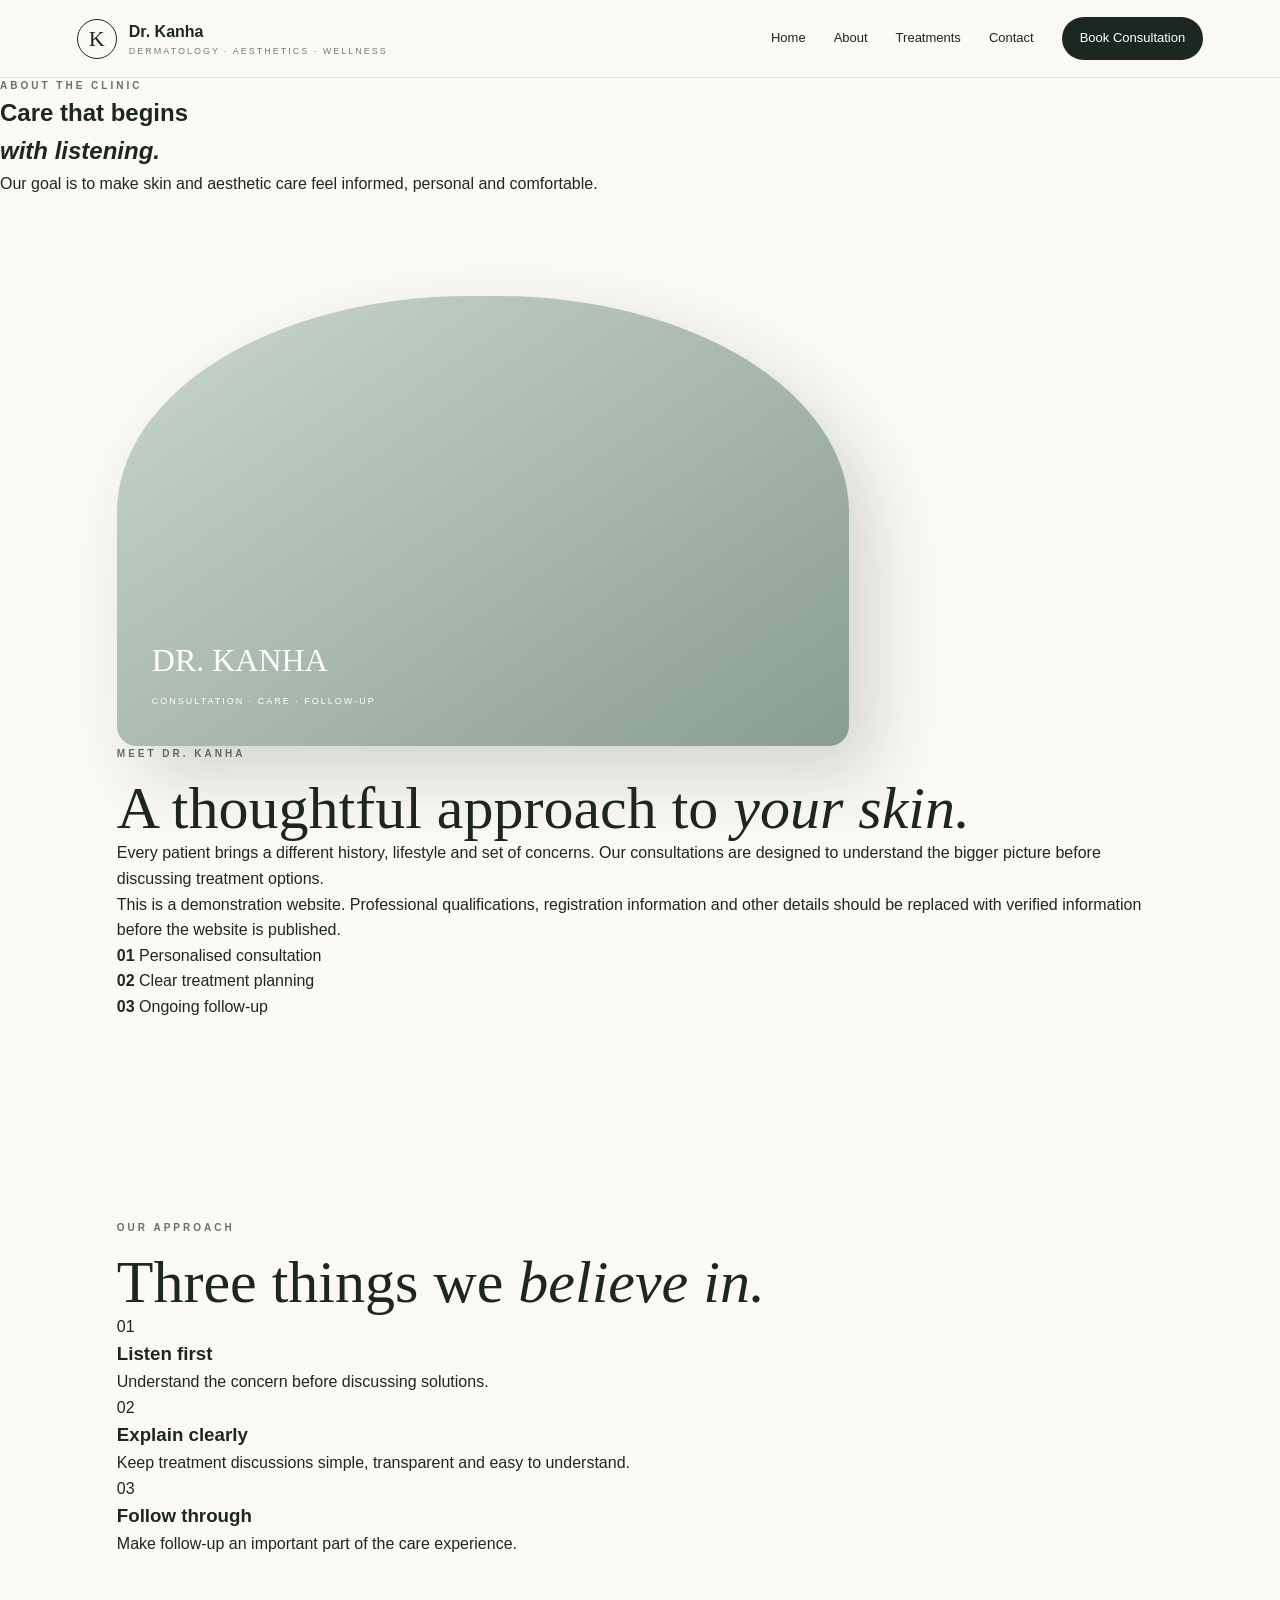
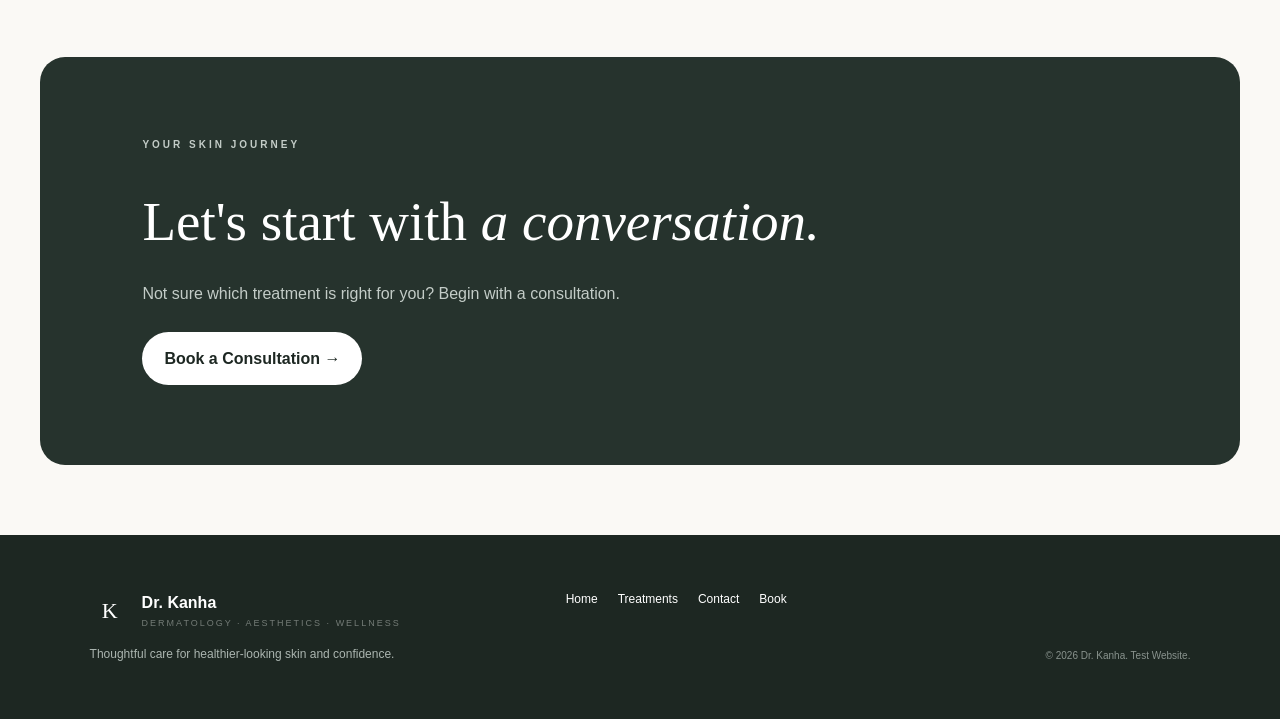
==== about.html @ 5aae94fd "Create About page" ====
<!DOCTYPE html>
<html lang="en">

<head>

    <meta charset="UTF-8">

    <meta name="viewport"
          content="width=device-width, initial-scale=1.0">

    <title>About Dr. Kanha | Dermatology & Aesthetic Care</title>

    <meta name="description"
          content="Meet Dr. Kanha and learn about the clinic's approach to personalised dermatology and aesthetic care.">

    <link rel="stylesheet" href="style.css">

</head>


<body>


<!-- NAVIGATION -->

<header class="navbar">

    <a href="index.html" class="logo">

        <span class="logo-circle">
            K
        </span>

        <span>

            <strong>
                Dr. Kanha
            </strong>

            <small>
                Dermatology · Aesthetics · Wellness
            </small>

        </span>

    </a>


    <nav class="navigation">

        <a href="index.html">
            Home
        </a>

        <a href="about.html">
            About
        </a>

        <a href="treatments.html">
            Treatments
        </a>

        <a href="contact.html">
            Contact
        </a>

        <a href="booking.html"
           class="nav-button">

            Book Consultation

        </a>

    </nav>

</header>



<!-- PAGE HERO -->

<section class="page-hero">

    <p class="eyebrow">
        ABOUT THE CLINIC
    </p>


    <h1>

        Care that begins
        <br>

        <em>with listening.</em>

    </h1>


    <p>

        Our goal is to make skin and aesthetic
        care feel informed, personal and comfortable.

    </p>

</section>



<!-- DOCTOR SECTION -->

<section class="section about-grid">


    <div class="doctor-visual">

        <div class="doctor-placeholder">

            <div class="doctor-placeholder-text">

                <span>
                    DR. KANHA
                </span>

                <small>
                    CONSULTATION · CARE · FOLLOW-UP
                </small>

            </div>

        </div>

    </div>



    <div>

        <p class="eyebrow">
            MEET DR. KANHA
        </p>


        <h2>

            A thoughtful approach
            to <em>your skin.</em>

        </h2>


        <p>

            Every patient brings a different history,
            lifestyle and set of concerns.

            Our consultations are designed to understand
            the bigger picture before discussing
            treatment options.

        </p>


        <p>

            This is a demonstration website.

            Professional qualifications,
            registration information and other
            details should be replaced with
            verified information before the website
            is published.

        </p>


        <div class="doctor-stats">

            <div>

                <strong>
                    01
                </strong>

                <span>
                    Personalised consultation
                </span>

            </div>


            <div>

                <strong>
                    02
                </strong>

                <span>
                    Clear treatment planning
                </span>

            </div>


            <div>

                <strong>
                    03
                </strong>

                <span>
                    Ongoing follow-up
                </span>

            </div>

        </div>

    </div>

</section>



<!-- VALUES -->

<section class="section">

    <p class="eyebrow">
        OUR APPROACH
    </p>


    <h2>

        Three things we
        <em>believe in.</em>

    </h2>


    <div class="values-grid">


        <article>

            <span>
                01
            </span>

            <h3>
                Listen first
            </h3>

            <p>

                Understand the concern before
                discussing solutions.

            </p>

        </article>



        <article>

            <span>
                02
            </span>

            <h3>
                Explain clearly
            </h3>

            <p>

                Keep treatment discussions simple,
                transparent and easy to understand.

            </p>

        </article>



        <article>

            <span>
                03
            </span>

            <h3>
                Follow through
            </h3>

            <p>

                Make follow-up an important part
                of the care experience.

            </p>

        </article>


    </div>

</section>



<!-- CALL TO ACTION -->

<section class="dark-section">

    <p class="eyebrow light">
        YOUR SKIN JOURNEY
    </p>


    <h2>

        Let's start with
        <em>a conversation.</em>

    </h2>


    <p>

        Not sure which treatment is right
        for you? Begin with a consultation.

    </p>


    <a href="booking.html"
       class="light-button">

        Book a Consultation →

    </a>

</section>



<!-- FOOTER -->

<footer>


    <div class="footer-brand">

        <div class="logo">

            <span class="logo-circle">
                K
            </span>

            <span>

                <strong>
                    Dr. Kanha
                </strong>

                <small>
                    Dermatology · Aesthetics · Wellness
                </small>

            </span>

        </div>


        <p>

            Thoughtful care for healthier-looking
            skin and confidence.

        </p>

    </div>



    <div class="footer-links">

        <a href="index.html">
            Home
        </a>

        <a href="treatments.html">
            Treatments
        </a>

        <a href="contact.html">
            Contact
        </a>

        <a href="booking.html">
            Book
        </a>

    </div>


    <p class="copyright">

        © 2026 Dr. Kanha.
        Test Website.

    </p>


</footer>


<script src="script.js"></script>

</body>

</html>
---- style.css ----
* {
    box-sizing: border-box;
    margin: 0;
    padding: 0;
}

html {
    scroll-behavior: smooth;
}

body {
    font-family: Arial, sans-serif;
    background: #faf9f5;
    color: #1d2722;
    line-height: 1.6;
}

a {
    text-decoration: none;
    color: inherit;
}


/* NAVBAR */

.navbar {
    height: 78px;
    padding: 0 6%;
    display: flex;
    align-items: center;
    justify-content: space-between;

    background: rgba(250,249,245,0.95);

    border-bottom: 1px solid #e5e2da;

    position: sticky;
    top: 0;

    z-index: 100;
}


.logo {
    display: flex;
    align-items: center;
    gap: 12px;
}


.logo-circle {
    width: 40px;
    height: 40px;

    border: 1px solid #1d2722;

    border-radius: 50%;

    display: grid;
    place-items: center;

    font-family: Georgia, serif;

    font-size: 22px;
}


.logo strong {
    display: block;
}


.logo small {
    display: block;

    font-size: 9px;

    letter-spacing: 2px;

    color: #747c77;

    text-transform: uppercase;
}


.navigation {
    display: flex;

    align-items: center;

    gap: 28px;

    font-size: 13px;
}


.navigation a {
    transition: 0.25s;
}


.navigation a:hover {
    opacity: 0.55;
}


.nav-button {
    background: #1d2722;

    color: white;

    padding: 11px 18px;

    border-radius: 30px;
}


/* HERO */

.hero {

    min-height: calc(100vh - 78px);

    padding: 7vw 8%;

    display: grid;

    grid-template-columns: 1fr 1fr;

    align-items: center;

    gap: 7vw;

    background:
        linear-gradient(
            120deg,
            #f8f3e9,
            #e7eee8
        );
}


.eyebrow {

    font-size: 10px;

    letter-spacing: 3px;

    font-weight: bold;

    color: #66716b;
}


.hero h1 {

    font-family: Georgia, serif;

    font-weight: normal;

    font-size: clamp(55px, 7vw, 90px);

    line-height: 1;

    margin: 20px 0;
}


.hero h1 em {

    font-weight: normal;

    color: #52675d;
}


.hero-description {

    max-width: 530px;

    color: #69736e;

    font-size: 17px;
}


.hero-buttons {

    margin-top: 35px;

    display: flex;

    align-items: center;

    gap: 25px;
}


.primary-button {

    background: #1d2722;

    color: white;

    padding: 15px 22px;

    border-radius: 40px;

    font-weight: bold;
}


.text-button {

    border-bottom: 1px solid;

    padding-bottom: 3px;

    font-weight: bold;
}


.trust-items {

    margin-top: 55px;

    display: flex;

    gap: 35px;
}


.trust-items strong {

    display: block;

    font-family: Georgia, serif;

    font-size: 23px;
}


.trust-items span {

    font-size: 11px;

    color: #737c77;
}


/* HERO VISUAL */

.hero-visual {

    height: 540px;

    position: relative;

    display: grid;

    place-items: center;
}


.doctor-placeholder {

    width: 70%;

    height: 450px;

    border-radius: 48% 48% 20px 20px;

    background:
        linear-gradient(
            145deg,
            #cad7cc,
            #899d92
        );

    position: relative;

    box-shadow:
        25px 30px 70px
        rgba(40,55,47,0.18);
}


.doctor-placeholder-text {

    position: absolute;

    bottom: 35px;

    left: 35px;

    color: white;
}


.doctor-placeholder-text span {

    display: block;

    font-family: Georgia, serif;

    font-size: 32px;
}


.doctor-placeholder-text small {

    font-size: 9px;

    letter-spacing: 2px;
}


.circle {

    position: absolute;

    border-radius: 50%;
}


.circle-one {

    width: 180px;

    height: 180px;

    background: #e4d5be;

    right: 2%;

    top: 0;
}


.circle-two {

    width: 120px;

    height: 120px;

    background: #c0d0c4;

    bottom: 5%;

    left: 3%;
}


.floating-card {

    position: absolute;

    right: 0;

    bottom: 12%;

    background: white;

    padding: 18px;

    border-radius: 15px;

    max-width: 220px;

    box-shadow:
        0 15px 40px
        rgba(0,0,0,0.08);
}


.floating-card strong,
.floating-card span {

    display: block;
}


.floating-card span {

    font-size: 11px;

    color: #727b76;

    margin-top: 5px;
}


/* GENERAL SECTIONS */

.section {

    max-width: 1200px;

    margin: auto;

    padding: 100px 6%;
}


.intro {

    display: grid;

    grid-template-columns: 1fr 1fr;

    gap: 8vw;

    align-items: end;
}


.intro h2,
.section h2 {

    font-family: Georgia, serif;

    font-weight: normal;

    font-size: clamp(38px,5vw,60px);

    line-height: 1.05;

    margin-top: 15px;
}


.intro p {

    color: #69736e;

    font-size: 17px;
}


/* TREATMENTS */

.section-heading {

    display: flex;

    justify-content: space-between;

    align-items: end;

    margin-bottom: 35px;
}


.carousel-buttons {

    display: flex;

    gap: 8px;
}


.carousel-buttons button,
.testimonial-box button {

    width: 44px;

    height: 44px;

    border-radius: 50%;

    border: 1px solid #d9d7d0;

    background: transparent;

    cursor: pointer;

    font-size: 18px;
}


.treatment-carousel {

    display: flex;

    gap: 18px;

    overflow: hidden;
}


.treatment-card {

    flex: 0 0 31%;

    background: white;

    border: 1px solid #e2dfd8;

    border-radius: 18px;

    padding: 30px;

    min-height: 290px;

    transition: 0.3s;
}


.treatment-card:hover {

    transform: translateY(-7px);

    box-shadow:
        0 15px 35px
        rgba(0,0,0,0.07);
}


.icon {

    width: 48px;

    height: 48px;

    display: grid;

    place-items: center;

    border-radius: 50%;

    background: #f1eee5;

    font-size: 23px;
}


.treatment-card h3 {

    font-family: Georgia, serif;

    font-size: 28px;

    margin: 30px 0 10px;
}


.treatment-card p {

    color: #737c77;

    font-size: 14px;

    margin-bottom: 25px;
}


.treatment-card a {

    font-size: 11px;

    font-weight: bold;

    letter-spacing: 1px;

    text-transform: uppercase;
}


/* DARK CTA */

.dark-section {

    max-width: 1200px;

    margin: auto;

    padding: 80px 8%;

    background: #26332d;

    color: white;

    border-radius: 25px;
}


.dark-section h2 {

    font-family: Georgia, serif;

    font-size: 55px;

    font-weight: normal;

    margin: 15px 0;
}


.dark-section p {

    max-width: 550px;

    color: #c3ccc7;

    margin-bottom: 25px;
}


.light {

    color: #aebbb3;
}


.light-button {

    display: inline-block;

    background: white;

    color: #1d2722;

    padding: 14px 22px;

    border-radius: 30px;

    font-weight: bold;
}


/* TESTIMONIAL */

.testimonial-box {

    border-top: 1px solid #ddd9d0;

    border-bottom: 1px solid #ddd9d0;

    padding: 45px 0;

    margin-top: 30px;

    display: flex;

    align-items: center;

    gap: 25px;
}


.testimonial-box div {

    flex: 1;

    text-align: center;
}


.testimonial-box p {

    font-family: Georgia, serif;

    font-size: 29px;

    max-width: 750px;

    margin: auto;
}


.testimonial-box span {

    display: block;

    margin-top: 10px;

    color: #737c77;

    font-size: 11px;

    text-transform: uppercase;

    letter-spacing: 1px;
}


/* FOOTER */

footer {

    margin-top: 70px;

    padding: 55px 7%;

    background: #1d2722;

    color: white;

    display: grid;

    grid-template-columns: 1.5fr 1fr 1fr;

    gap: 30px;
}


.footer-brand p {

    color: #abb5b0;

    font-size: 12px;

    margin-top: 15px;
}


.footer-links {

    display: flex;

    gap: 20px;

    flex-wrap: wrap;

    align-content: start;
}


.footer-links a {

    font-size: 12px;
}


.copyright {

    font-size: 10px;

    color: #89938e;

    text-align: right;

    align-self: end;
}


/* MOBILE */

@media (max-width: 800px) {

    .navigation {

        gap: 12px;

        font-size: 11px;
    }


    .hero {

        grid-template-columns: 1fr;

        padding: 65px 7%;
    }


    .hero-visual {

        min-height: 400px;
    }


    .intro {

        grid-template-columns: 1fr;
    }


    .treatment-carousel {

        overflow-x: auto;
    }


    .treatment-card {

        flex: 0 0 82%;
    }


    .section-heading {

        align-items: start;

        gap: 20px;
    }


    .dark-section {

        margin: 0 4%;

        padding: 60px 7%;
    }


    .dark-section h2 {

        font-size: 40px;
    }


    footer {

        grid-template-columns: 1fr;
    }


    .copyright {

        text-align: left;
    }

}
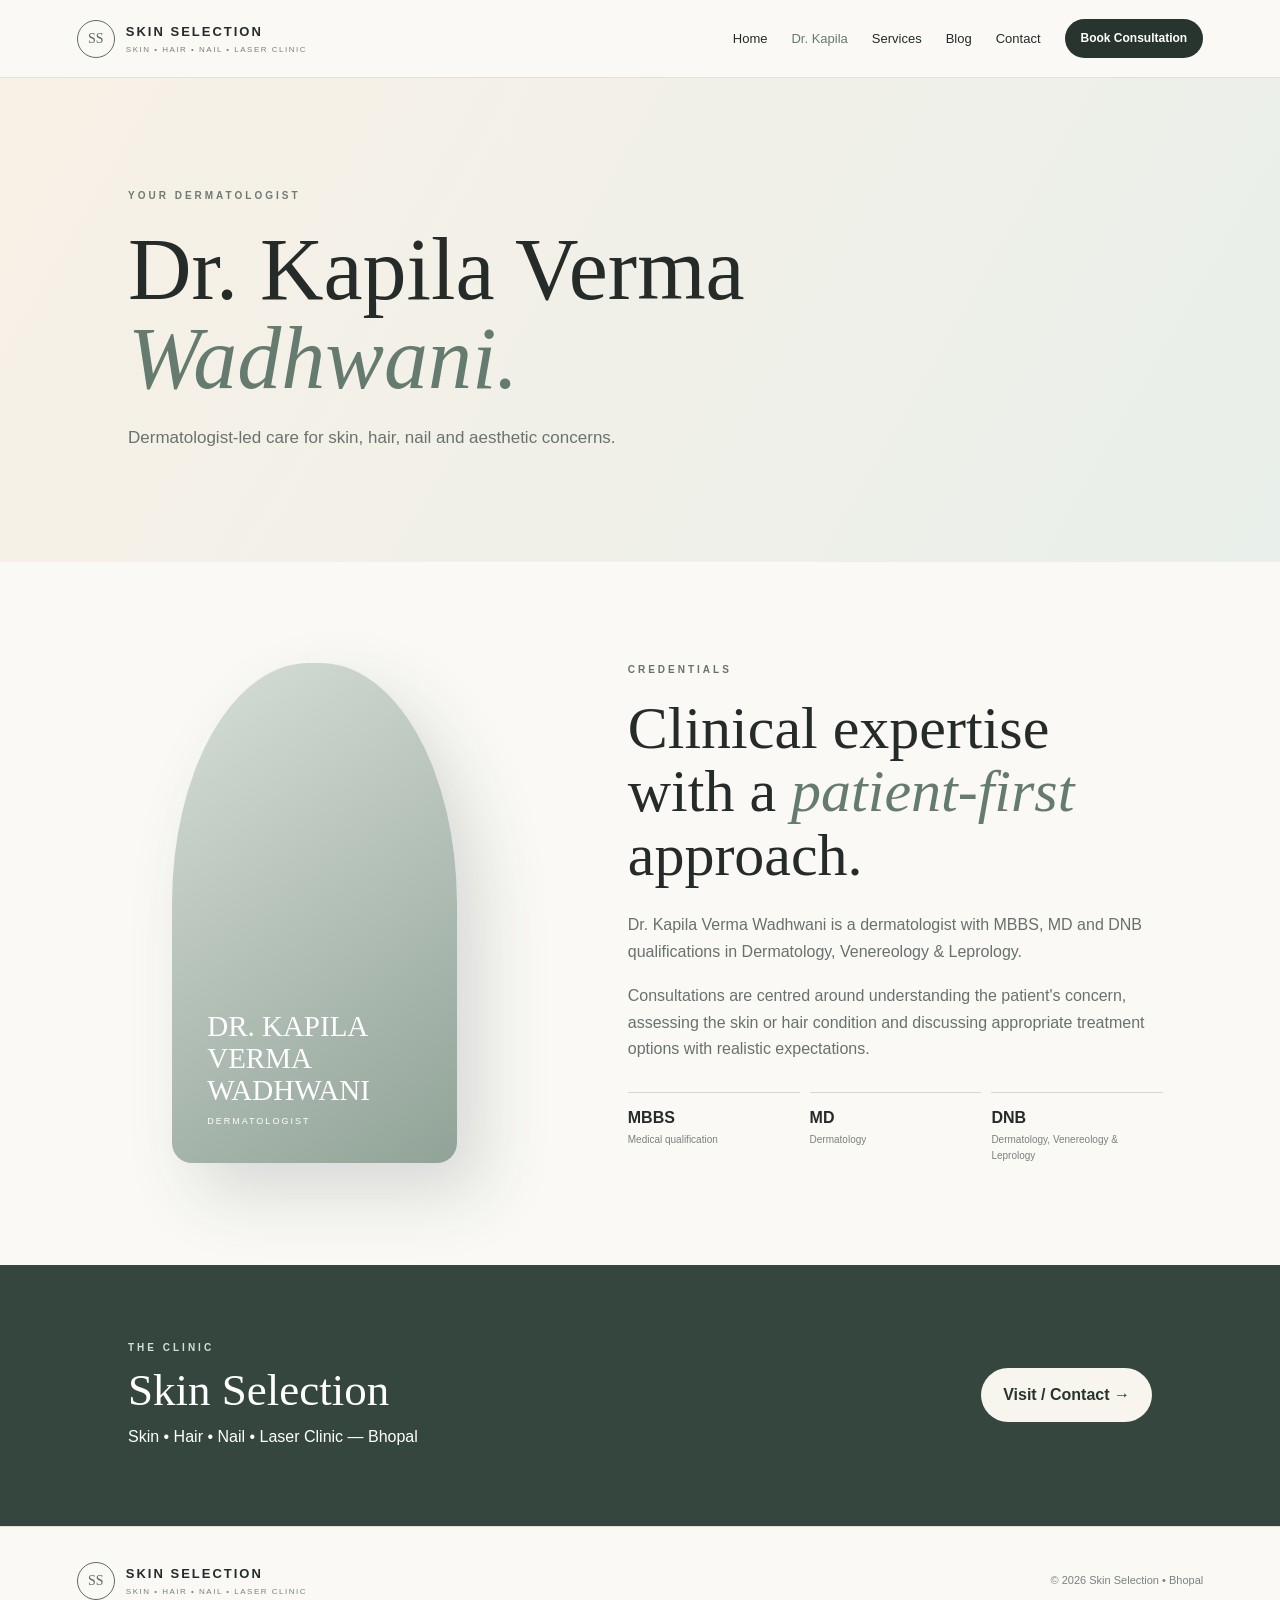
==== commit b9519314: "Add files via upload" ====
--- a/about.html
+++ b/about.html
@@ -1,424 +1,6 @@
-<!DOCTYPE html>
-<html lang="en">
-
-<head>
-
-    <meta charset="UTF-8">
-
-    <meta name="viewport"
-          content="width=device-width, initial-scale=1.0">
-
-    <title>About Dr. Kanha | Dermatology & Aesthetic Care</title>
-
-    <meta name="description"
-          content="Meet Dr. Kanha and learn about the clinic's approach to personalised dermatology and aesthetic care.">
-
-    <link rel="stylesheet" href="style.css">
-
-</head>
-
-
-<body>
-
-
-<!-- NAVIGATION -->
-
-<header class="navbar">
-
-    <a href="index.html" class="logo">
-
-        <span class="logo-circle">
-            K
-        </span>
-
-        <span>
-
-            <strong>
-                Dr. Kanha
-            </strong>
-
-            <small>
-                Dermatology · Aesthetics · Wellness
-            </small>
-
-        </span>
-
-    </a>
-
-
-    <nav class="navigation">
-
-        <a href="index.html">
-            Home
-        </a>
-
-        <a href="about.html">
-            About
-        </a>
-
-        <a href="treatments.html">
-            Treatments
-        </a>
-
-        <a href="contact.html">
-            Contact
-        </a>
-
-        <a href="booking.html"
-           class="nav-button">
-
-            Book Consultation
-
-        </a>
-
-    </nav>
-
-</header>
-
-
-
-<!-- PAGE HERO -->
-
-<section class="page-hero">
-
-    <p class="eyebrow">
-        ABOUT THE CLINIC
-    </p>
-
-
-    <h1>
-
-        Care that begins
-        <br>
-
-        <em>with listening.</em>
-
-    </h1>
-
-
-    <p>
-
-        Our goal is to make skin and aesthetic
-        care feel informed, personal and comfortable.
-
-    </p>
-
-</section>
-
-
-
-<!-- DOCTOR SECTION -->
-
-<section class="section about-grid">
-
-
-    <div class="doctor-visual">
-
-        <div class="doctor-placeholder">
-
-            <div class="doctor-placeholder-text">
-
-                <span>
-                    DR. KANHA
-                </span>
-
-                <small>
-                    CONSULTATION · CARE · FOLLOW-UP
-                </small>
-
-            </div>
-
-        </div>
-
-    </div>
-
-
-
-    <div>
-
-        <p class="eyebrow">
-            MEET DR. KANHA
-        </p>
-
-
-        <h2>
-
-            A thoughtful approach
-            to <em>your skin.</em>
-
-        </h2>
-
-
-        <p>
-
-            Every patient brings a different history,
-            lifestyle and set of concerns.
-
-            Our consultations are designed to understand
-            the bigger picture before discussing
-            treatment options.
-
-        </p>
-
-
-        <p>
-
-            This is a demonstration website.
-
-            Professional qualifications,
-            registration information and other
-            details should be replaced with
-            verified information before the website
-            is published.
-
-        </p>
-
-
-        <div class="doctor-stats">
-
-            <div>
-
-                <strong>
-                    01
-                </strong>
-
-                <span>
-                    Personalised consultation
-                </span>
-
-            </div>
-
-
-            <div>
-
-                <strong>
-                    02
-                </strong>
-
-                <span>
-                    Clear treatment planning
-                </span>
-
-            </div>
-
-
-            <div>
-
-                <strong>
-                    03
-                </strong>
-
-                <span>
-                    Ongoing follow-up
-                </span>
-
-            </div>
-
-        </div>
-
-    </div>
-
-</section>
-
-
-
-<!-- VALUES -->
-
-<section class="section">
-
-    <p class="eyebrow">
-        OUR APPROACH
-    </p>
-
-
-    <h2>
-
-        Three things we
-        <em>believe in.</em>
-
-    </h2>
-
-
-    <div class="values-grid">
-
-
-        <article>
-
-            <span>
-                01
-            </span>
-
-            <h3>
-                Listen first
-            </h3>
-
-            <p>
-
-                Understand the concern before
-                discussing solutions.
-
-            </p>
-
-        </article>
-
-
-
-        <article>
-
-            <span>
-                02
-            </span>
-
-            <h3>
-                Explain clearly
-            </h3>
-
-            <p>
-
-                Keep treatment discussions simple,
-                transparent and easy to understand.
-
-            </p>
-
-        </article>
-
-
-
-        <article>
-
-            <span>
-                03
-            </span>
-
-            <h3>
-                Follow through
-            </h3>
-
-            <p>
-
-                Make follow-up an important part
-                of the care experience.
-
-            </p>
-
-        </article>
-
-
-    </div>
-
-</section>
-
-
-
-<!-- CALL TO ACTION -->
-
-<section class="dark-section">
-
-    <p class="eyebrow light">
-        YOUR SKIN JOURNEY
-    </p>
-
-
-    <h2>
-
-        Let's start with
-        <em>a conversation.</em>
-
-    </h2>
-
-
-    <p>
-
-        Not sure which treatment is right
-        for you? Begin with a consultation.
-
-    </p>
-
-
-    <a href="booking.html"
-       class="light-button">
-
-        Book a Consultation →
-
-    </a>
-
-</section>
-
-
-
-<!-- FOOTER -->
-
-<footer>
-
-
-    <div class="footer-brand">
-
-        <div class="logo">
-
-            <span class="logo-circle">
-                K
-            </span>
-
-            <span>
-
-                <strong>
-                    Dr. Kanha
-                </strong>
-
-                <small>
-                    Dermatology · Aesthetics · Wellness
-                </small>
-
-            </span>
-
-        </div>
-
-
-        <p>
-
-            Thoughtful care for healthier-looking
-            skin and confidence.
-
-        </p>
-
-    </div>
-
-
-
-    <div class="footer-links">
-
-        <a href="index.html">
-            Home
-        </a>
-
-        <a href="treatments.html">
-            Treatments
-        </a>
-
-        <a href="contact.html">
-            Contact
-        </a>
-
-        <a href="booking.html">
-            Book
-        </a>
-
-    </div>
-
-
-    <p class="copyright">
-
-        © 2026 Dr. Kanha.
-        Test Website.
-
-    </p>
-
-
-</footer>
-
-
-<script src="script.js"></script>
-
-</body>
-
-</html>
+<!DOCTYPE html><html lang="en"><head><meta charset="UTF-8"><meta name="viewport" content="width=device-width,initial-scale=1"><title>Dr. Kapila Verma Wadhwani | Skin Selection</title><meta name="description" content="Meet Dr. Kapila Verma Wadhwani, dermatologist at Skin Selection, Bhopal."><link rel="stylesheet" href="style.css"></head><body>
+<header class="nav"><a class="brand" href="index.html"><span class="mark">SS</span><span><b>SKIN SELECTION</b><small>SKIN • HAIR • NAIL • LASER CLINIC</small></span></a><nav><a href="index.html">Home</a><a class="active" href="about.html">Dr. Kapila</a><a href="treatments.html">Services</a><a href="blog.html">Blog</a><a href="contact.html">Contact</a><a class="btn small" href="booking.html">Book Consultation</a></nav><button class="menu">☰</button></header>
+<section class="pagehero"><p class="eyebrow">YOUR DERMATOLOGIST</p><h1>Dr. Kapila Verma<br><i>Wadhwani.</i></h1><p>Dermatologist-led care for skin, hair, nail and aesthetic concerns.</p></section>
+<section class="profile section"><div class="profile-art"><div class="portrait"><span>DR. KAPILA<br>VERMA WADHWANI</span><small>DERMATOLOGIST</small></div></div><div><p class="eyebrow">CREDENTIALS</p><h2>Clinical expertise with a <i>patient-first</i> approach.</h2><p>Dr. Kapila Verma Wadhwani is a dermatologist with MBBS, MD and DNB qualifications in Dermatology, Venereology & Leprology.</p><p>Consultations are centred around understanding the patient's concern, assessing the skin or hair condition and discussing appropriate treatment options with realistic expectations.</p><div class="credential-list"><div><b>MBBS</b><span>Medical qualification</span></div><div><b>MD</b><span>Dermatology</span></div><div><b>DNB</b><span>Dermatology, Venereology & Leprology</span></div></div></div></section>
+<section class="band"><div><p class="eyebrow">THE CLINIC</p><h2>Skin Selection</h2><p>Skin • Hair • Nail • Laser Clinic — Bhopal</p></div><a class="btn light" href="contact.html">Visit / Contact →</a></section>
+<footer><div class="brand"><span class="mark">SS</span><span><b>SKIN SELECTION</b><small>SKIN • HAIR • NAIL • LASER CLINIC</small></span></div><p>© 2026 Skin Selection • Bhopal</p></footer><script src="script.js"></script></body></html>
--- a/style.css
+++ b/style.css
@@ -1,824 +1 @@
-* {
-    box-sizing: border-box;
-    margin: 0;
-    padding: 0;
-}
-
-html {
-    scroll-behavior: smooth;
-}
-
-body {
-    font-family: Arial, sans-serif;
-    background: #faf9f5;
-    color: #1d2722;
-    line-height: 1.6;
-}
-
-a {
-    text-decoration: none;
-    color: inherit;
-}
-
-
-/* NAVBAR */
-
-.navbar {
-    height: 78px;
-    padding: 0 6%;
-    display: flex;
-    align-items: center;
-    justify-content: space-between;
-
-    background: rgba(250,249,245,0.95);
-
-    border-bottom: 1px solid #e5e2da;
-
-    position: sticky;
-    top: 0;
-
-    z-index: 100;
-}
-
-
-.logo {
-    display: flex;
-    align-items: center;
-    gap: 12px;
-}
-
-
-.logo-circle {
-    width: 40px;
-    height: 40px;
-
-    border: 1px solid #1d2722;
-
-    border-radius: 50%;
-
-    display: grid;
-    place-items: center;
-
-    font-family: Georgia, serif;
-
-    font-size: 22px;
-}
-
-
-.logo strong {
-    display: block;
-}
-
-
-.logo small {
-    display: block;
-
-    font-size: 9px;
-
-    letter-spacing: 2px;
-
-    color: #747c77;
-
-    text-transform: uppercase;
-}
-
-
-.navigation {
-    display: flex;
-
-    align-items: center;
-
-    gap: 28px;
-
-    font-size: 13px;
-}
-
-
-.navigation a {
-    transition: 0.25s;
-}
-
-
-.navigation a:hover {
-    opacity: 0.55;
-}
-
-
-.nav-button {
-    background: #1d2722;
-
-    color: white;
-
-    padding: 11px 18px;
-
-    border-radius: 30px;
-}
-
-
-/* HERO */
-
-.hero {
-
-    min-height: calc(100vh - 78px);
-
-    padding: 7vw 8%;
-
-    display: grid;
-
-    grid-template-columns: 1fr 1fr;
-
-    align-items: center;
-
-    gap: 7vw;
-
-    background:
-        linear-gradient(
-            120deg,
-            #f8f3e9,
-            #e7eee8
-        );
-}
-
-
-.eyebrow {
-
-    font-size: 10px;
-
-    letter-spacing: 3px;
-
-    font-weight: bold;
-
-    color: #66716b;
-}
-
-
-.hero h1 {
-
-    font-family: Georgia, serif;
-
-    font-weight: normal;
-
-    font-size: clamp(55px, 7vw, 90px);
-
-    line-height: 1;
-
-    margin: 20px 0;
-}
-
-
-.hero h1 em {
-
-    font-weight: normal;
-
-    color: #52675d;
-}
-
-
-.hero-description {
-
-    max-width: 530px;
-
-    color: #69736e;
-
-    font-size: 17px;
-}
-
-
-.hero-buttons {
-
-    margin-top: 35px;
-
-    display: flex;
-
-    align-items: center;
-
-    gap: 25px;
-}
-
-
-.primary-button {
-
-    background: #1d2722;
-
-    color: white;
-
-    padding: 15px 22px;
-
-    border-radius: 40px;
-
-    font-weight: bold;
-}
-
-
-.text-button {
-
-    border-bottom: 1px solid;
-
-    padding-bottom: 3px;
-
-    font-weight: bold;
-}
-
-
-.trust-items {
-
-    margin-top: 55px;
-
-    display: flex;
-
-    gap: 35px;
-}
-
-
-.trust-items strong {
-
-    display: block;
-
-    font-family: Georgia, serif;
-
-    font-size: 23px;
-}
-
-
-.trust-items span {
-
-    font-size: 11px;
-
-    color: #737c77;
-}
-
-
-/* HERO VISUAL */
-
-.hero-visual {
-
-    height: 540px;
-
-    position: relative;
-
-    display: grid;
-
-    place-items: center;
-}
-
-
-.doctor-placeholder {
-
-    width: 70%;
-
-    height: 450px;
-
-    border-radius: 48% 48% 20px 20px;
-
-    background:
-        linear-gradient(
-            145deg,
-            #cad7cc,
-            #899d92
-        );
-
-    position: relative;
-
-    box-shadow:
-        25px 30px 70px
-        rgba(40,55,47,0.18);
-}
-
-
-.doctor-placeholder-text {
-
-    position: absolute;
-
-    bottom: 35px;
-
-    left: 35px;
-
-    color: white;
-}
-
-
-.doctor-placeholder-text span {
-
-    display: block;
-
-    font-family: Georgia, serif;
-
-    font-size: 32px;
-}
-
-
-.doctor-placeholder-text small {
-
-    font-size: 9px;
-
-    letter-spacing: 2px;
-}
-
-
-.circle {
-
-    position: absolute;
-
-    border-radius: 50%;
-}
-
-
-.circle-one {
-
-    width: 180px;
-
-    height: 180px;
-
-    background: #e4d5be;
-
-    right: 2%;
-
-    top: 0;
-}
-
-
-.circle-two {
-
-    width: 120px;
-
-    height: 120px;
-
-    background: #c0d0c4;
-
-    bottom: 5%;
-
-    left: 3%;
-}
-
-
-.floating-card {
-
-    position: absolute;
-
-    right: 0;
-
-    bottom: 12%;
-
-    background: white;
-
-    padding: 18px;
-
-    border-radius: 15px;
-
-    max-width: 220px;
-
-    box-shadow:
-        0 15px 40px
-        rgba(0,0,0,0.08);
-}
-
-
-.floating-card strong,
-.floating-card span {
-
-    display: block;
-}
-
-
-.floating-card span {
-
-    font-size: 11px;
-
-    color: #727b76;
-
-    margin-top: 5px;
-}
-
-
-/* GENERAL SECTIONS */
-
-.section {
-
-    max-width: 1200px;
-
-    margin: auto;
-
-    padding: 100px 6%;
-}
-
-
-.intro {
-
-    display: grid;
-
-    grid-template-columns: 1fr 1fr;
-
-    gap: 8vw;
-
-    align-items: end;
-}
-
-
-.intro h2,
-.section h2 {
-
-    font-family: Georgia, serif;
-
-    font-weight: normal;
-
-    font-size: clamp(38px,5vw,60px);
-
-    line-height: 1.05;
-
-    margin-top: 15px;
-}
-
-
-.intro p {
-
-    color: #69736e;
-
-    font-size: 17px;
-}
-
-
-/* TREATMENTS */
-
-.section-heading {
-
-    display: flex;
-
-    justify-content: space-between;
-
-    align-items: end;
-
-    margin-bottom: 35px;
-}
-
-
-.carousel-buttons {
-
-    display: flex;
-
-    gap: 8px;
-}
-
-
-.carousel-buttons button,
-.testimonial-box button {
-
-    width: 44px;
-
-    height: 44px;
-
-    border-radius: 50%;
-
-    border: 1px solid #d9d7d0;
-
-    background: transparent;
-
-    cursor: pointer;
-
-    font-size: 18px;
-}
-
-
-.treatment-carousel {
-
-    display: flex;
-
-    gap: 18px;
-
-    overflow: hidden;
-}
-
-
-.treatment-card {
-
-    flex: 0 0 31%;
-
-    background: white;
-
-    border: 1px solid #e2dfd8;
-
-    border-radius: 18px;
-
-    padding: 30px;
-
-    min-height: 290px;
-
-    transition: 0.3s;
-}
-
-
-.treatment-card:hover {
-
-    transform: translateY(-7px);
-
-    box-shadow:
-        0 15px 35px
-        rgba(0,0,0,0.07);
-}
-
-
-.icon {
-
-    width: 48px;
-
-    height: 48px;
-
-    display: grid;
-
-    place-items: center;
-
-    border-radius: 50%;
-
-    background: #f1eee5;
-
-    font-size: 23px;
-}
-
-
-.treatment-card h3 {
-
-    font-family: Georgia, serif;
-
-    font-size: 28px;
-
-    margin: 30px 0 10px;
-}
-
-
-.treatment-card p {
-
-    color: #737c77;
-
-    font-size: 14px;
-
-    margin-bottom: 25px;
-}
-
-
-.treatment-card a {
-
-    font-size: 11px;
-
-    font-weight: bold;
-
-    letter-spacing: 1px;
-
-    text-transform: uppercase;
-}
-
-
-/* DARK CTA */
-
-.dark-section {
-
-    max-width: 1200px;
-
-    margin: auto;
-
-    padding: 80px 8%;
-
-    background: #26332d;
-
-    color: white;
-
-    border-radius: 25px;
-}
-
-
-.dark-section h2 {
-
-    font-family: Georgia, serif;
-
-    font-size: 55px;
-
-    font-weight: normal;
-
-    margin: 15px 0;
-}
-
-
-.dark-section p {
-
-    max-width: 550px;
-
-    color: #c3ccc7;
-
-    margin-bottom: 25px;
-}
-
-
-.light {
-
-    color: #aebbb3;
-}
-
-
-.light-button {
-
-    display: inline-block;
-
-    background: white;
-
-    color: #1d2722;
-
-    padding: 14px 22px;
-
-    border-radius: 30px;
-
-    font-weight: bold;
-}
-
-
-/* TESTIMONIAL */
-
-.testimonial-box {
-
-    border-top: 1px solid #ddd9d0;
-
-    border-bottom: 1px solid #ddd9d0;
-
-    padding: 45px 0;
-
-    margin-top: 30px;
-
-    display: flex;
-
-    align-items: center;
-
-    gap: 25px;
-}
-
-
-.testimonial-box div {
-
-    flex: 1;
-
-    text-align: center;
-}
-
-
-.testimonial-box p {
-
-    font-family: Georgia, serif;
-
-    font-size: 29px;
-
-    max-width: 750px;
-
-    margin: auto;
-}
-
-
-.testimonial-box span {
-
-    display: block;
-
-    margin-top: 10px;
-
-    color: #737c77;
-
-    font-size: 11px;
-
-    text-transform: uppercase;
-
-    letter-spacing: 1px;
-}
-
-
-/* FOOTER */
-
-footer {
-
-    margin-top: 70px;
-
-    padding: 55px 7%;
-
-    background: #1d2722;
-
-    color: white;
-
-    display: grid;
-
-    grid-template-columns: 1.5fr 1fr 1fr;
-
-    gap: 30px;
-}
-
-
-.footer-brand p {
-
-    color: #abb5b0;
-
-    font-size: 12px;
-
-    margin-top: 15px;
-}
-
-
-.footer-links {
-
-    display: flex;
-
-    gap: 20px;
-
-    flex-wrap: wrap;
-
-    align-content: start;
-}
-
-
-.footer-links a {
-
-    font-size: 12px;
-}
-
-
-.copyright {
-
-    font-size: 10px;
-
-    color: #89938e;
-
-    text-align: right;
-
-    align-self: end;
-}
-
-
-/* MOBILE */
-
-@media (max-width: 800px) {
-
-    .navigation {
-
-        gap: 12px;
-
-        font-size: 11px;
-    }
-
-
-    .hero {
-
-        grid-template-columns: 1fr;
-
-        padding: 65px 7%;
-    }
-
-
-    .hero-visual {
-
-        min-height: 400px;
-    }
-
-
-    .intro {
-
-        grid-template-columns: 1fr;
-    }
-
-
-    .treatment-carousel {
-
-        overflow-x: auto;
-    }
-
-
-    .treatment-card {
-
-        flex: 0 0 82%;
-    }
-
-
-    .section-heading {
-
-        align-items: start;
-
-        gap: 20px;
-    }
-
-
-    .dark-section {
-
-        margin: 0 4%;
-
-        padding: 60px 7%;
-    }
-
-
-    .dark-section h2 {
-
-        font-size: 40px;
-    }
-
-
-    footer {
-
-        grid-template-columns: 1fr;
-    }
-
-
-    .copyright {
-
-        text-align: left;
-    }
-
-}
+*{box-sizing:border-box;margin:0;padding:0}html{scroll-behavior:smooth}body{font-family:Arial,Helvetica,sans-serif;background:#faf9f6;color:#252b28;line-height:1.65}a{text-decoration:none;color:inherit}.nav{height:78px;padding:0 6%;display:flex;align-items:center;justify-content:space-between;border-bottom:1px solid #e5e1da;background:rgba(250,249,246,.96);position:sticky;top:0;z-index:20;backdrop-filter:blur(10px)}.brand{display:flex;align-items:center;gap:11px}.brand b{display:block;font-size:13px;letter-spacing:2px}.brand small{display:block;font-size:8px;letter-spacing:1.5px;color:#7b817d}.mark{width:38px;height:38px;border:1px solid #5b6c62;border-radius:50%;display:grid;place-items:center;font:14px Georgia;color:#5b6c62}.nav nav{display:flex;gap:24px;align-items:center;font-size:13px}.nav nav a:hover,.active{color:#657a6e}.btn{display:inline-block;background:#28352f;color:#fff;padding:14px 22px;border-radius:28px;border:0;cursor:pointer;font-weight:600}.btn.small{padding:10px 16px;font-size:12px}.btn.light{background:#f8f5ee;color:#28352f}.link{font-weight:600;border-bottom:1px solid #738178;padding-bottom:3px}.menu{display:none;background:none;border:0;font-size:22px}.hero{min-height:calc(100vh - 78px);padding:7vw 8%;display:grid;grid-template-columns:1.02fr .98fr;gap:6vw;align-items:center;background:linear-gradient(120deg,#f8f1e6,#e9efea)}.eyebrow{font-size:10px;letter-spacing:3px;font-weight:700;color:#6e7a74}.hero h1,.pagehero h1{font:normal clamp(52px,7vw,88px)/1.02 Georgia,serif;margin:20px 0}.hero h1 i,.pagehero h1 i,h2 i{color:#667b70;font-weight:normal}.lead{max-width:570px;font-size:17px;color:#66706b}.actions{display:flex;gap:25px;align-items:center;margin-top:32px}.credentials{display:flex;gap:38px;margin-top:55px}.credentials b,.credentials small{display:block}.credentials b{font-size:11px;letter-spacing:1px}.credentials small{font-size:10px;color:#77807b;margin-top:4px}.hero-art{height:550px;position:relative;display:grid;place-items:center}.portrait{height:455px;width:72%;border-radius:48% 48% 20px 20px;background:linear-gradient(145deg,#d7dfd8,#91a398);display:flex;flex-direction:column;justify-content:flex-end;padding:35px;color:#fff;box-shadow:25px 30px 70px rgba(40,55,47,.16)}.portrait span{font:29px Georgia;line-height:1.1}.portrait small{font-size:9px;letter-spacing:2px;margin-top:7px}.orb{position:absolute;width:190px;height:190px;border-radius:50%;background:#dfcfb8;right:1%;top:0}.float{position:absolute;right:0;bottom:12%;background:#fff;padding:18px 20px;border-radius:14px;box-shadow:0 15px 40px #00000012;font-weight:700}.float small{font-weight:normal;color:#78817c}.intro,.section{max-width:1200px;margin:auto;padding:100px 6%}.intro{display:grid;grid-template-columns:1fr 1fr;gap:8vw;align-items:end}.intro h2,.section h2{font:normal clamp(38px,5vw,60px)/1.06 Georgia,serif;margin-top:15px}.intro>p{color:#68726d;font-size:17px}.heading{display:flex;justify-content:space-between;align-items:end;margin-bottom:35px}.cards{display:grid;grid-template-columns:repeat(4,1fr);gap:16px}.card{background:#fff;border:1px solid #e8e3db;padding:28px;min-height:230px;transition:.25s}.card:hover{transform:translateY(-4px);box-shadow:0 18px 40px #0000000b}.card span,.post span{font-size:9px;letter-spacing:2px;color:#738078}.card h3{font:normal 25px Georgia;margin:24px 0 12px}.card p,.post p{font-size:14px;color:#707a75}.band{padding:75px 10%;background:#35463e;color:#fff;display:flex;justify-content:space-between;align-items:center;gap:30px}.band h2{font:normal 45px Georgia;margin:8px 0}.band .eyebrow{color:#d6dfd8}.cta{text-align:center;padding:100px 6%;background:#eee8dc}.cta h2{font:normal clamp(38px,5vw,60px) Georgia;margin:15px 0 30px}.pagehero{padding:110px 10%;background:linear-gradient(120deg,#f8f1e6,#e9efea)}.pagehero>p:last-child{max-width:650px;color:#69736e;font-size:17px}.profile{display:grid;grid-template-columns:.85fr 1.15fr;gap:9vw;align-items:center}.profile-art{display:flex;justify-content:center}.profile .portrait{height:500px}.profile h2{margin-bottom:25px}.profile p{color:#68726d;margin-bottom:18px}.credential-list{display:grid;grid-template-columns:repeat(3,1fr);gap:10px;margin-top:30px}.credential-list div{border-top:1px solid #ddd6cc;padding-top:12px}.credential-list b,.credential-list span{display:block}.credential-list span{font-size:10px;color:#7a827e}.service-list article{display:grid;grid-template-columns:1fr 1fr;gap:8vw;padding:65px 0;border-bottom:1px solid #ddd8cf}.service-list h2{font-size:46px}.service-list article p:not(.eyebrow){color:#68726d;margin:18px 0 28px}.number{font:18px Georgia;color:#7a8b82;display:block;margin-bottom:18px}.blog-grid{display:grid;grid-template-columns:repeat(2,1fr);gap:18px}.post{background:#fff;border:1px solid #e8e3db;padding:35px}.post h2{font-size:32px;margin:18px 0}.post .link{display:inline-block;margin-top:25px}.contact-grid{display:grid;grid-template-columns:1fr 1fr;gap:7vw}.contact-items{margin-top:35px;display:grid;gap:20px}.contact-items small,.contact-items b{display:block}.contact-items small{font-size:9px;letter-spacing:2px;color:#77817b}.map{min-height:380px;background:#e8e6df;display:grid;place-items:center;text-align:center;padding:30px}.map span{font-size:35px}.map p{color:#69736e}.booking{max-width:900px}.booking form{display:grid;gap:18px;max-width:650px}.booking label{font-size:11px;letter-spacing:1px;font-weight:bold}.booking input,.booking select,.booking textarea{display:block;width:100%;margin-top:7px;border:1px solid #d9d5cc;background:#fff;padding:14px;font:15px Arial}.booking textarea{min-height:120px}.success{display:none;background:#fff;padding:45px;border:1px solid #e5e0d8}.success.show{display:block}.success h2{font:normal 45px Georgia;margin-bottom:10px}.success p{color:#69736e;margin-bottom:20px}footer{padding:35px 6%;border-top:1px solid #e5e1da;display:flex;justify-content:space-between;align-items:center}footer p{font-size:11px;color:#7a827e}@media(max-width:850px){.nav nav{display:none}.nav nav.open{display:flex;position:absolute;top:78px;left:0;right:0;background:#faf9f6;padding:20px 6%;flex-direction:column;align-items:flex-start;border-bottom:1px solid #ddd}.menu{display:block}.hero,.intro,.profile,.contact-grid,.service-list article{grid-template-columns:1fr}.hero{padding-top:60px}.hero-art{height:430px}.portrait{height:360px}.cards{grid-template-columns:1fr 1fr}.blog-grid{grid-template-columns:1fr}.credentials{flex-direction:column;gap:15px}.band,footer{flex-direction:column;align-items:flex-start}.pagehero{padding:75px 7%}.section,.intro{padding:70px 6%}}@media(max-width:520px){.cards{grid-template-columns:1fr}.hero h1,.pagehero h1{font-size:50px}.actions{flex-direction:column;align-items:flex-start}.hero-art{height:390px}.portrait{width:82%;height:330px}.float{right:-5px}.service-list h2{font-size:38px}.credential-list{grid-template-columns:1fr}.nav{padding:0 5%}}
